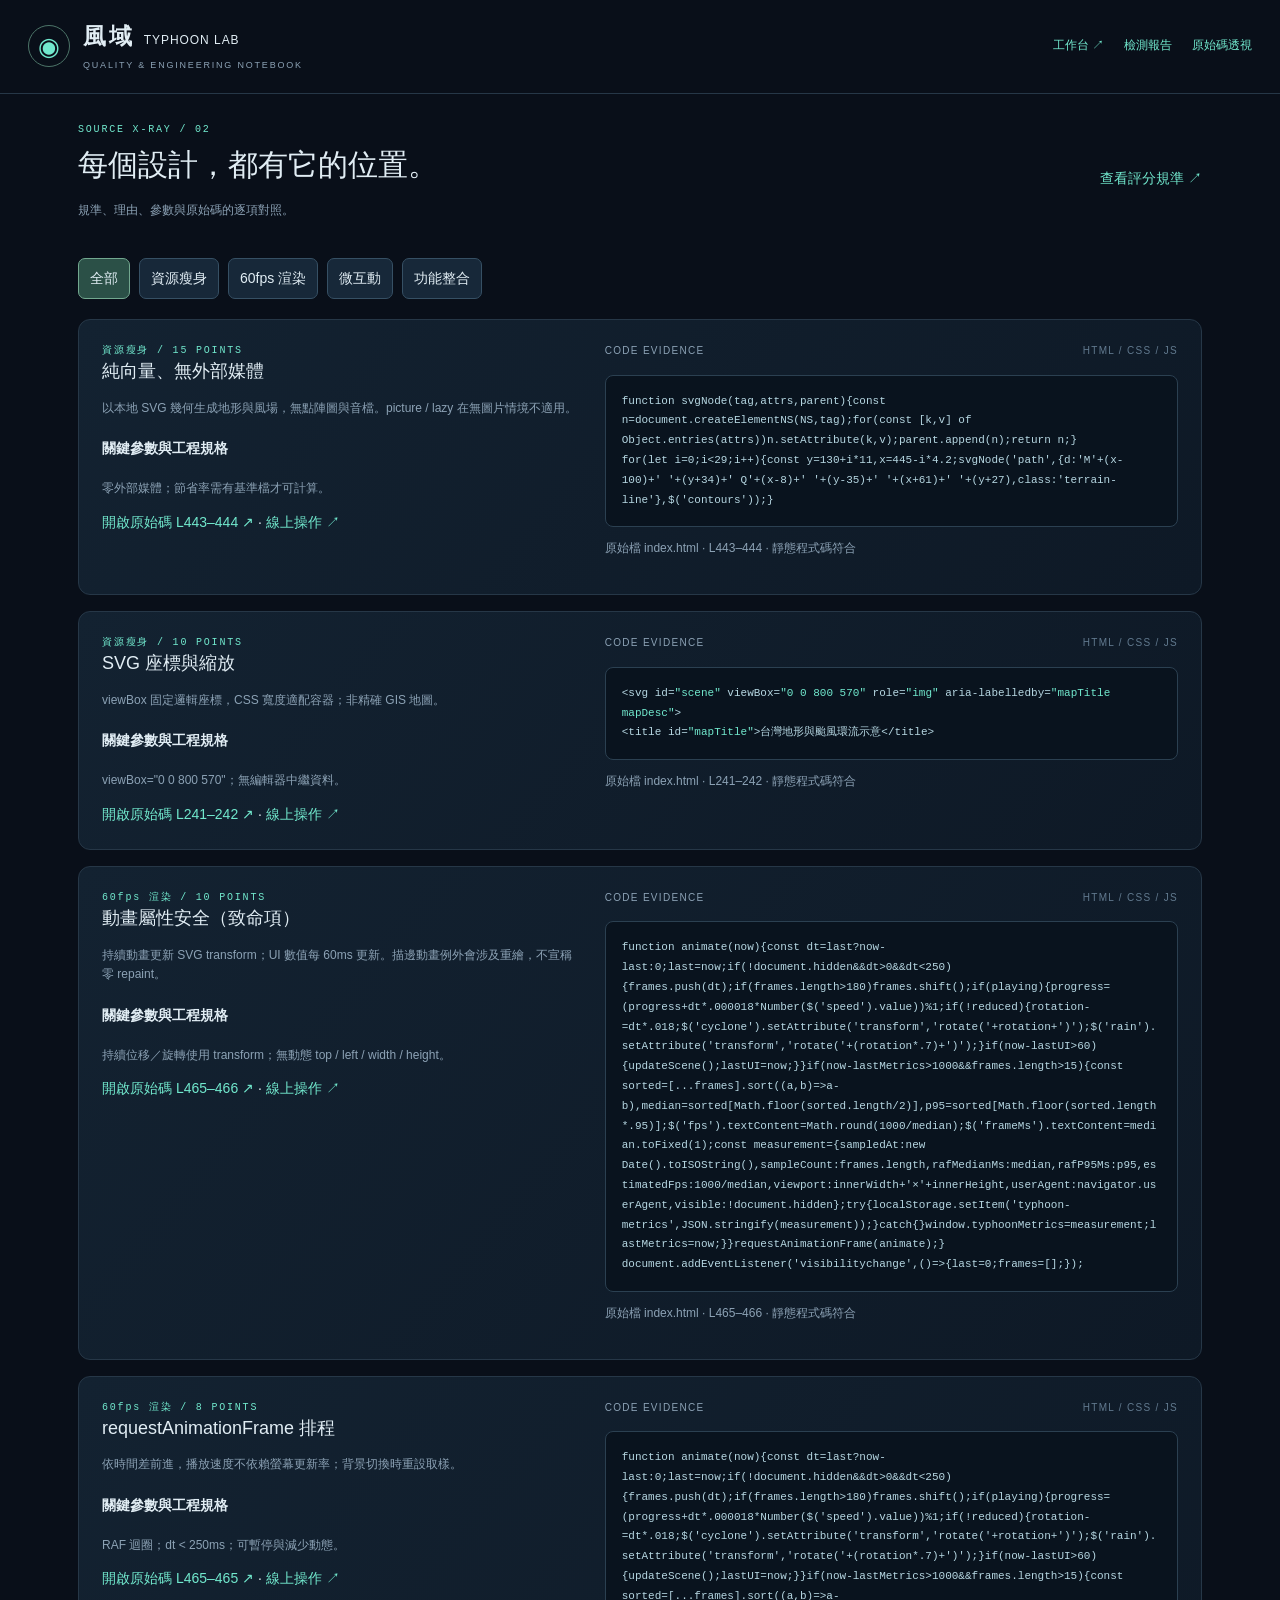
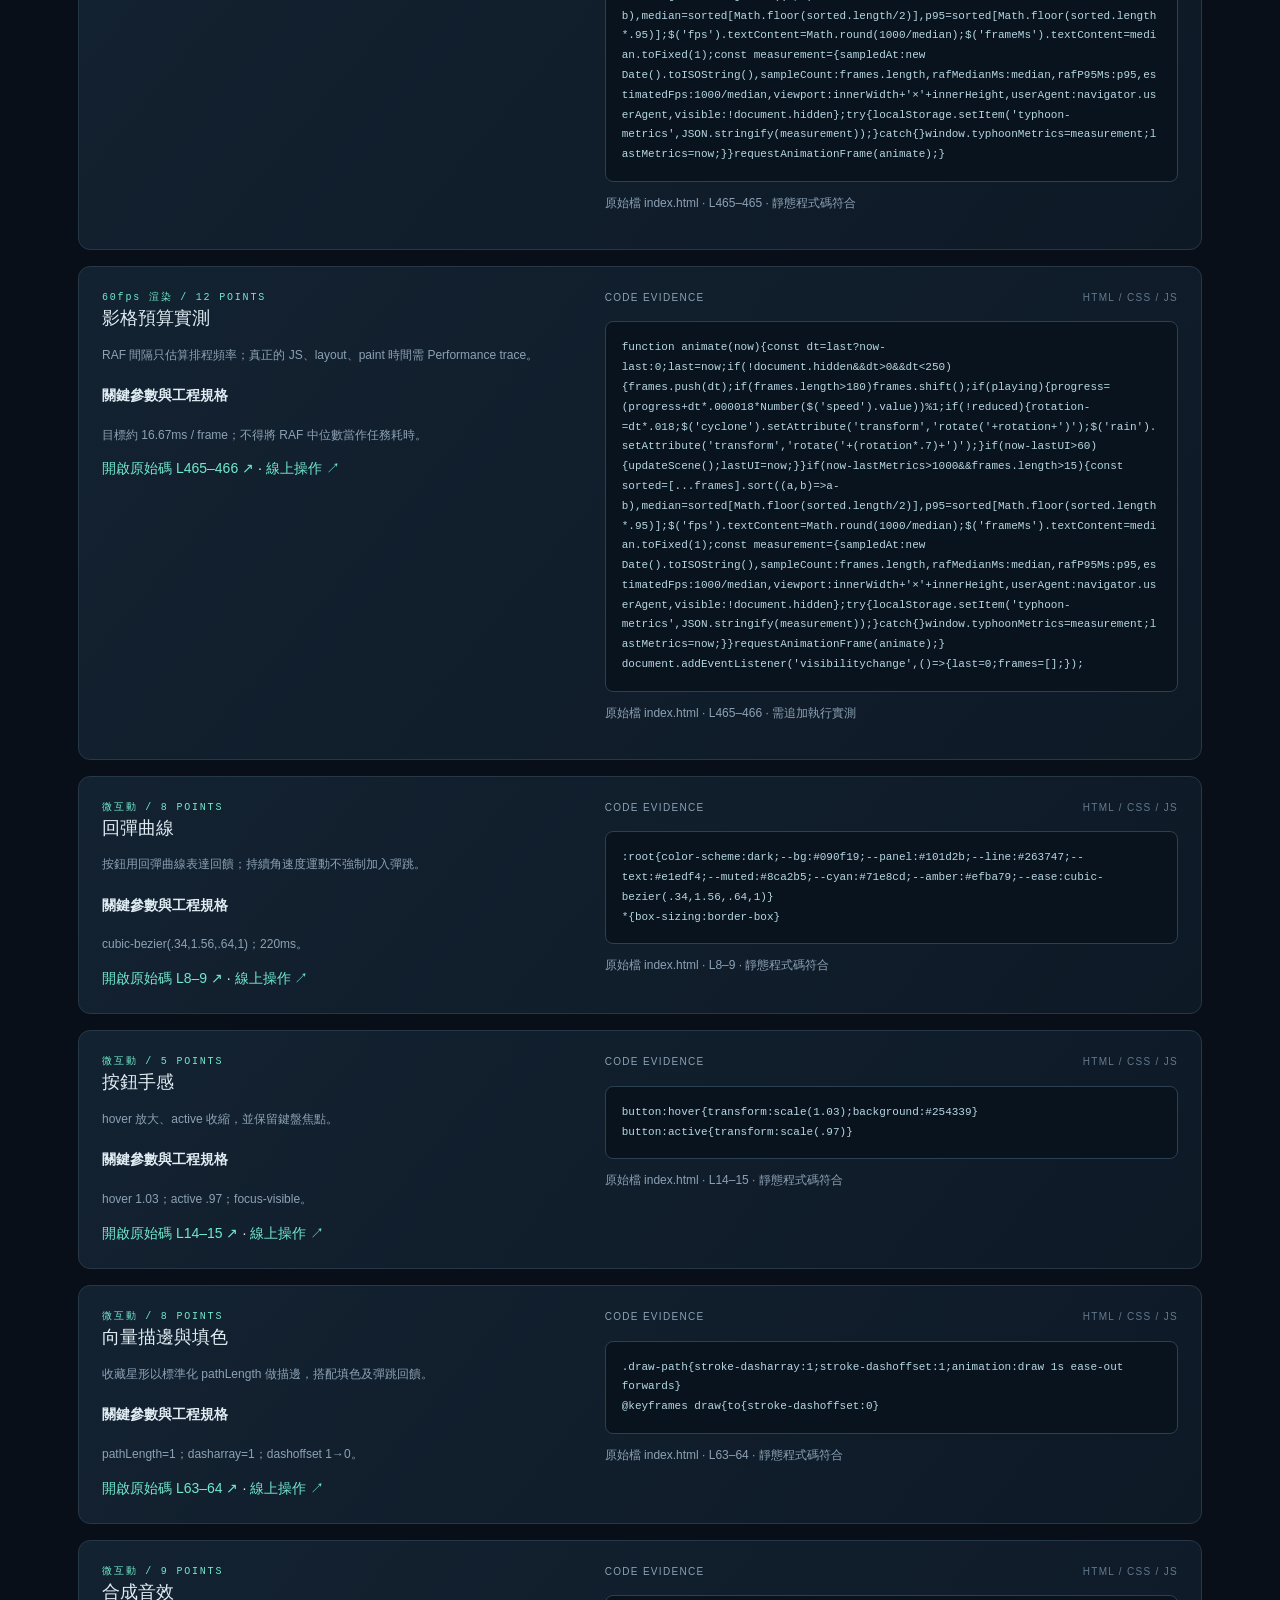
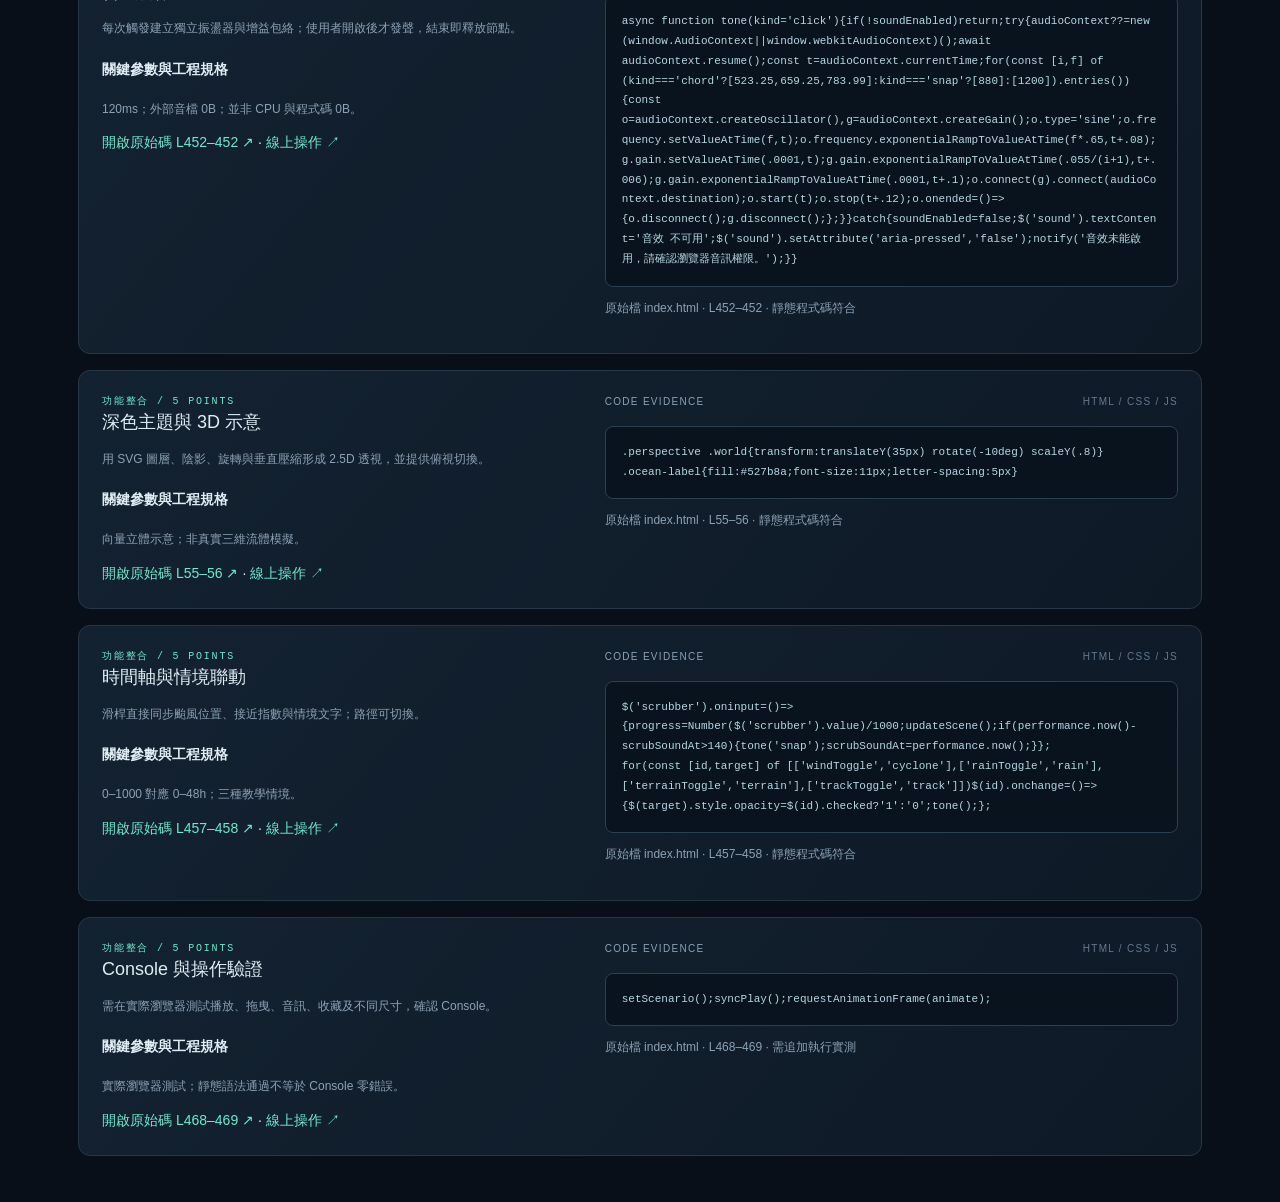
==== pointout.html @ c5cc216a "Publish typhoon interactive workbench without Markdown files" ====
<!doctype html>
<html lang="zh-Hant"><head><meta charset="utf-8"><meta name="viewport" content="width=device-width,initial-scale=1"><title>原始碼透視 · 風域</title><link rel="stylesheet" href="report.css"></head><body><header><div class="brand"><div class="logo">◉</div><div><h1>風域 <small>TYPHOON LAB</small></h1><p>QUALITY & ENGINEERING NOTEBOOK</p></div></div><nav><a href="index.html">工作台 ↗</a><a href="review.html">檢測報告</a><a href="pointout.html">原始碼透視</a></nav></header><main class="report"><div class="report-head"><div><div class="eyebrow">SOURCE X-RAY / 02</div><h2>每個設計，都有它的位置。</h2><p>規準、理由、參數與原始碼的逐項對照。</p></div><a href="review.html">查看評分規準 ↗</a></div><div class="filters" aria-label="規準篩選"><button aria-pressed="true" data-filter="全部">全部</button><button aria-pressed="false" data-filter="資源瘦身">資源瘦身</button><button aria-pressed="false" data-filter="60fps 渲染">60fps 渲染</button><button aria-pressed="false" data-filter="微互動">微互動</button><button aria-pressed="false" data-filter="功能整合">功能整合</button></div><article class="panel evidence" id="vector" data-group="資源瘦身"><div><div class="eyebrow">資源瘦身 / 15 POINTS</div><h3>純向量、無外部媒體</h3><p>以本地 SVG 幾何生成地形與風場，無點陣圖與音檔。picture / lazy 在無圖片情境不適用。</p><h4>關鍵參數與工程規格</h4><p>零外部媒體；節省率需有基準檔才可計算。</p><a href="source.html#L443">開啟原始碼 L443–444 ↗</a> · <a href="index.html" target="_blank" rel="noopener">線上操作 ↗</a></div><div><div class="section-label">CODE EVIDENCE <b>HTML / CSS / JS</b></div><pre><code>function svgNode(tag,attrs,parent){const n=document.createElementNS(NS,tag);for(const [k,v] of Object.entries(attrs))n.setAttribute(k,v);parent.append(n);return n;}
for(let i=0;i&lt;29;i++){const y=130+i*11,x=445-i*4.2;svgNode('path',{d:'M'+(x-100)+' '+(y+34)+' Q'+(x-8)+' '+(y-35)+' '+(x+61)+' '+(y+27),class:'terrain-line'},$('contours'));}</code></pre><p class="note">原始檔 index.html · L443–444 · 靜態程式碼符合</p></div></article><article class="panel evidence" id="viewbox" data-group="資源瘦身"><div><div class="eyebrow">資源瘦身 / 10 POINTS</div><h3>SVG 座標與縮放</h3><p>viewBox 固定邏輯座標，CSS 寬度適配容器；非精確 GIS 地圖。</p><h4>關鍵參數與工程規格</h4><p>viewBox=&quot;0 0 800 570&quot;；無編輯器中繼資料。</p><a href="source.html#L241">開啟原始碼 L241–242 ↗</a> · <a href="index.html" target="_blank" rel="noopener">線上操作 ↗</a></div><div><div class="section-label">CODE EVIDENCE <b>HTML / CSS / JS</b></div><pre><code>&lt;svg id=<span class="code-string">&quot;scene&quot;</span> viewBox=<span class="code-string">&quot;0 0 800 570&quot;</span> role=<span class="code-string">&quot;img&quot;</span> aria-labelledby=<span class="code-string">&quot;mapTitle mapDesc&quot;</span>&gt;
&lt;title id=<span class="code-string">&quot;mapTitle&quot;</span>&gt;台灣地形與颱風環流示意&lt;/title&gt;</code></pre><p class="note">原始檔 index.html · L241–242 · 靜態程式碼符合</p></div></article><article class="panel evidence" id="transform" data-group="60fps 渲染"><div><div class="eyebrow">60fps 渲染 / 10 POINTS</div><h3>動畫屬性安全（致命項）</h3><p>持續動畫更新 SVG transform；UI 數值每 60ms 更新。描邊動畫例外會涉及重繪，不宣稱零 repaint。</p><h4>關鍵參數與工程規格</h4><p>持續位移／旋轉使用 transform；無動態 top / left / width / height。</p><a href="source.html#L465">開啟原始碼 L465–466 ↗</a> · <a href="index.html" target="_blank" rel="noopener">線上操作 ↗</a></div><div><div class="section-label">CODE EVIDENCE <b>HTML / CSS / JS</b></div><pre><code>function animate(now){const dt=last?now-last:0;last=now;if(!document.hidden&amp;&amp;dt&gt;0&amp;&amp;dt&lt;250){frames.push(dt);if(frames.length&gt;180)frames.shift();if(playing){progress=(progress+dt*.000018*Number($('speed').value))%1;if(!reduced){rotation-=dt*.018;$('cyclone').setAttribute('transform','rotate('+rotation+')');$('rain').setAttribute('transform','rotate('+(rotation*.7)+')');}if(now-lastUI&gt;60){updateScene();lastUI=now;}}if(now-lastMetrics&gt;1000&amp;&amp;frames.length&gt;15){const sorted=[...frames].sort((a,b)=&gt;a-b),median=sorted[Math.floor(sorted.length/2)],p95=sorted[Math.floor(sorted.length*.95)];$('fps').textContent=Math.round(1000/median);$('frameMs').textContent=median.toFixed(1);const measurement={sampledAt:new Date().toISOString(),sampleCount:frames.length,rafMedianMs:median,rafP95Ms:p95,estimatedFps:1000/median,viewport:innerWidth+'×'+innerHeight,userAgent:navigator.userAgent,visible:!document.hidden};try{localStorage.setItem('typhoon-metrics',JSON.stringify(measurement));}catch{}window.typhoonMetrics=measurement;lastMetrics=now;}}requestAnimationFrame(animate);}
document.addEventListener('visibilitychange',()=&gt;{last=0;frames=[];});</code></pre><p class="note">原始檔 index.html · L465–466 · 靜態程式碼符合</p></div></article><article class="panel evidence" id="raf" data-group="60fps 渲染"><div><div class="eyebrow">60fps 渲染 / 8 POINTS</div><h3>requestAnimationFrame 排程</h3><p>依時間差前進，播放速度不依賴螢幕更新率；背景切換時重設取樣。</p><h4>關鍵參數與工程規格</h4><p>RAF 迴圈；dt &lt; 250ms；可暫停與減少動態。</p><a href="source.html#L465">開啟原始碼 L465–465 ↗</a> · <a href="index.html" target="_blank" rel="noopener">線上操作 ↗</a></div><div><div class="section-label">CODE EVIDENCE <b>HTML / CSS / JS</b></div><pre><code>function animate(now){const dt=last?now-last:0;last=now;if(!document.hidden&amp;&amp;dt&gt;0&amp;&amp;dt&lt;250){frames.push(dt);if(frames.length&gt;180)frames.shift();if(playing){progress=(progress+dt*.000018*Number($('speed').value))%1;if(!reduced){rotation-=dt*.018;$('cyclone').setAttribute('transform','rotate('+rotation+')');$('rain').setAttribute('transform','rotate('+(rotation*.7)+')');}if(now-lastUI&gt;60){updateScene();lastUI=now;}}if(now-lastMetrics&gt;1000&amp;&amp;frames.length&gt;15){const sorted=[...frames].sort((a,b)=&gt;a-b),median=sorted[Math.floor(sorted.length/2)],p95=sorted[Math.floor(sorted.length*.95)];$('fps').textContent=Math.round(1000/median);$('frameMs').textContent=median.toFixed(1);const measurement={sampledAt:new Date().toISOString(),sampleCount:frames.length,rafMedianMs:median,rafP95Ms:p95,estimatedFps:1000/median,viewport:innerWidth+'×'+innerHeight,userAgent:navigator.userAgent,visible:!document.hidden};try{localStorage.setItem('typhoon-metrics',JSON.stringify(measurement));}catch{}window.typhoonMetrics=measurement;lastMetrics=now;}}requestAnimationFrame(animate);}</code></pre><p class="note">原始檔 index.html · L465–465 · 靜態程式碼符合</p></div></article><article class="panel evidence" id="frame" data-group="60fps 渲染"><div><div class="eyebrow">60fps 渲染 / 12 POINTS</div><h3>影格預算實測</h3><p>RAF 間隔只估算排程頻率；真正的 JS、layout、paint 時間需 Performance trace。</p><h4>關鍵參數與工程規格</h4><p>目標約 16.67ms / frame；不得將 RAF 中位數當作任務耗時。</p><a href="source.html#L465">開啟原始碼 L465–466 ↗</a> · <a href="index.html" target="_blank" rel="noopener">線上操作 ↗</a></div><div><div class="section-label">CODE EVIDENCE <b>HTML / CSS / JS</b></div><pre><code>function animate(now){const dt=last?now-last:0;last=now;if(!document.hidden&amp;&amp;dt&gt;0&amp;&amp;dt&lt;250){frames.push(dt);if(frames.length&gt;180)frames.shift();if(playing){progress=(progress+dt*.000018*Number($('speed').value))%1;if(!reduced){rotation-=dt*.018;$('cyclone').setAttribute('transform','rotate('+rotation+')');$('rain').setAttribute('transform','rotate('+(rotation*.7)+')');}if(now-lastUI&gt;60){updateScene();lastUI=now;}}if(now-lastMetrics&gt;1000&amp;&amp;frames.length&gt;15){const sorted=[...frames].sort((a,b)=&gt;a-b),median=sorted[Math.floor(sorted.length/2)],p95=sorted[Math.floor(sorted.length*.95)];$('fps').textContent=Math.round(1000/median);$('frameMs').textContent=median.toFixed(1);const measurement={sampledAt:new Date().toISOString(),sampleCount:frames.length,rafMedianMs:median,rafP95Ms:p95,estimatedFps:1000/median,viewport:innerWidth+'×'+innerHeight,userAgent:navigator.userAgent,visible:!document.hidden};try{localStorage.setItem('typhoon-metrics',JSON.stringify(measurement));}catch{}window.typhoonMetrics=measurement;lastMetrics=now;}}requestAnimationFrame(animate);}
document.addEventListener('visibilitychange',()=&gt;{last=0;frames=[];});</code></pre><p class="note">原始檔 index.html · L465–466 · 需追加執行實測</p></div></article><article class="panel evidence" id="easing" data-group="微互動"><div><div class="eyebrow">微互動 / 8 POINTS</div><h3>回彈曲線</h3><p>按鈕用回彈曲線表達回饋；持續角速度運動不強制加入彈跳。</p><h4>關鍵參數與工程規格</h4><p>cubic-bezier(.34,1.56,.64,1)；220ms。</p><a href="source.html#L8">開啟原始碼 L8–9 ↗</a> · <a href="index.html" target="_blank" rel="noopener">線上操作 ↗</a></div><div><div class="section-label">CODE EVIDENCE <b>HTML / CSS / JS</b></div><pre><code>:root{color-scheme:dark;--bg:#090f19;--panel:#101d2b;--line:#263747;--text:#e1edf4;--muted:#8ca2b5;--cyan:#71e8cd;--amber:#efba79;--ease:cubic-bezier(.34,1.56,.64,1)}
*{box-sizing:border-box}</code></pre><p class="note">原始檔 index.html · L8–9 · 靜態程式碼符合</p></div></article><article class="panel evidence" id="hover" data-group="微互動"><div><div class="eyebrow">微互動 / 5 POINTS</div><h3>按鈕手感</h3><p>hover 放大、active 收縮，並保留鍵盤焦點。</p><h4>關鍵參數與工程規格</h4><p>hover 1.03；active .97；focus-visible。</p><a href="source.html#L14">開啟原始碼 L14–15 ↗</a> · <a href="index.html" target="_blank" rel="noopener">線上操作 ↗</a></div><div><div class="section-label">CODE EVIDENCE <b>HTML / CSS / JS</b></div><pre><code>button:hover{transform:scale(1.03);background:#254339}
button:active{transform:scale(.97)}</code></pre><p class="note">原始檔 index.html · L14–15 · 靜態程式碼符合</p></div></article><article class="panel evidence" id="stroke" data-group="微互動"><div><div class="eyebrow">微互動 / 8 POINTS</div><h3>向量描邊與填色</h3><p>收藏星形以標準化 pathLength 做描邊，搭配填色及彈跳回饋。</p><h4>關鍵參數與工程規格</h4><p>pathLength=1；dasharray=1；dashoffset 1→0。</p><a href="source.html#L63">開啟原始碼 L63–64 ↗</a> · <a href="index.html" target="_blank" rel="noopener">線上操作 ↗</a></div><div><div class="section-label">CODE EVIDENCE <b>HTML / CSS / JS</b></div><pre><code>.draw-path{stroke-dasharray:1;stroke-dashoffset:1;animation:draw 1s ease-out forwards}
@keyframes draw{to{stroke-dashoffset:0}</code></pre><p class="note">原始檔 index.html · L63–64 · 靜態程式碼符合</p></div></article><article class="panel evidence" id="audio" data-group="微互動"><div><div class="eyebrow">微互動 / 9 POINTS</div><h3>合成音效</h3><p>每次觸發建立獨立振盪器與增益包絡；使用者開啟後才發聲，結束即釋放節點。</p><h4>關鍵參數與工程規格</h4><p>120ms；外部音檔 0B；並非 CPU 與程式碼 0B。</p><a href="source.html#L452">開啟原始碼 L452–452 ↗</a> · <a href="index.html" target="_blank" rel="noopener">線上操作 ↗</a></div><div><div class="section-label">CODE EVIDENCE <b>HTML / CSS / JS</b></div><pre><code>async function tone(kind='click'){if(!soundEnabled)return;try{audioContext??=new (window.AudioContext||window.webkitAudioContext)();await audioContext.resume();const t=audioContext.currentTime;for(const [i,f] of (kind==='chord'?[523.25,659.25,783.99]:kind==='snap'?[880]:[1200]).entries()){const o=audioContext.createOscillator(),g=audioContext.createGain();o.type='sine';o.frequency.setValueAtTime(f,t);o.frequency.exponentialRampToValueAtTime(f*.65,t+.08);g.gain.setValueAtTime(.0001,t);g.gain.exponentialRampToValueAtTime(.055/(i+1),t+.006);g.gain.exponentialRampToValueAtTime(.0001,t+.1);o.connect(g).connect(audioContext.destination);o.start(t);o.stop(t+.12);o.onended=()=&gt;{o.disconnect();g.disconnect();};}}catch{soundEnabled=false;$('sound').textContent='音效 不可用';$('sound').setAttribute('aria-pressed','false');notify('音效未能啟用，請確認瀏覽器音訊權限。');}}</code></pre><p class="note">原始檔 index.html · L452–452 · 靜態程式碼符合</p></div></article><article class="panel evidence" id="visual" data-group="功能整合"><div><div class="eyebrow">功能整合 / 5 POINTS</div><h3>深色主題與 3D 示意</h3><p>用 SVG 圖層、陰影、旋轉與垂直壓縮形成 2.5D 透視，並提供俯視切換。</p><h4>關鍵參數與工程規格</h4><p>向量立體示意；非真實三維流體模擬。</p><a href="source.html#L55">開啟原始碼 L55–56 ↗</a> · <a href="index.html" target="_blank" rel="noopener">線上操作 ↗</a></div><div><div class="section-label">CODE EVIDENCE <b>HTML / CSS / JS</b></div><pre><code>.perspective .world{transform:translateY(35px) rotate(-10deg) scaleY(.8)}
.ocean-label{fill:#527b8a;font-size:11px;letter-spacing:5px}</code></pre><p class="note">原始檔 index.html · L55–56 · 靜態程式碼符合</p></div></article><article class="panel evidence" id="scrub" data-group="功能整合"><div><div class="eyebrow">功能整合 / 5 POINTS</div><h3>時間軸與情境聯動</h3><p>滑桿直接同步颱風位置、接近指數與情境文字；路徑可切換。</p><h4>關鍵參數與工程規格</h4><p>0–1000 對應 0–48h；三種教學情境。</p><a href="source.html#L457">開啟原始碼 L457–458 ↗</a> · <a href="index.html" target="_blank" rel="noopener">線上操作 ↗</a></div><div><div class="section-label">CODE EVIDENCE <b>HTML / CSS / JS</b></div><pre><code>$('scrubber').oninput=()=&gt;{progress=Number($('scrubber').value)/1000;updateScene();if(performance.now()-scrubSoundAt&gt;140){tone('snap');scrubSoundAt=performance.now();}};
for(const [id,target] of [['windToggle','cyclone'],['rainToggle','rain'],['terrainToggle','terrain'],['trackToggle','track']])$(id).onchange=()=&gt;{$(target).style.opacity=$(id).checked?'1':'0';tone();};</code></pre><p class="note">原始檔 index.html · L457–458 · 靜態程式碼符合</p></div></article><article class="panel evidence" id="console" data-group="功能整合"><div><div class="eyebrow">功能整合 / 5 POINTS</div><h3>Console 與操作驗證</h3><p>需在實際瀏覽器測試播放、拖曳、音訊、收藏及不同尺寸，確認 Console。</p><h4>關鍵參數與工程規格</h4><p>實際瀏覽器測試；靜態語法通過不等於 Console 零錯誤。</p><a href="source.html#L468">開啟原始碼 L468–469 ↗</a> · <a href="index.html" target="_blank" rel="noopener">線上操作 ↗</a></div><div><div class="section-label">CODE EVIDENCE <b>HTML / CSS / JS</b></div><pre><code>setScenario();syncPlay();requestAnimationFrame(animate);
</code></pre><p class="note">原始檔 index.html · L468–469 · 需追加執行實測</p></div></article></main><script>for(const b of document.querySelectorAll('[data-filter]'))b.onclick=()=>{for(const x of document.querySelectorAll('[data-filter]'))x.setAttribute('aria-pressed',String(x===b));for(const c of document.querySelectorAll('[data-group]'))c.hidden=b.dataset.filter!=='全部'&&c.dataset.group!==b.dataset.filter;};</script></body></html>
---- report.css ----
:root{color-scheme:dark;--bg:#090f19;--panel:#101d2b;--line:#263747;--text:#e1edf4;--muted:#8ca2b5;--cyan:#71e8cd;--amber:#efba79;--ease:cubic-bezier(.34,1.56,.64,1)}*{box-sizing:border-box}body{margin:0;background:var(--bg);color:var(--text);font:14px/1.65 'Segoe UI','Microsoft JhengHei',sans-serif}button,select,input{font:inherit}button,select{background:#172839;color:var(--text);border:1px solid #365064;border-radius:7px;padding:8px 11px}button{cursor:pointer;transition:transform .22s var(--ease),background .2s}button:hover{transform:scale(1.03);background:#254339}button:active{transform:scale(.97)}:focus-visible{outline:2px solid var(--cyan);outline-offset:4px}a{color:var(--cyan);text-decoration:none}a:hover{text-decoration:underline}header{padding:18px 28px;border-bottom:1px solid var(--line);display:flex;justify-content:space-between;align-items:center;gap:20px}.brand{display:flex;align-items:center;gap:13px}.logo{width:42px;height:42px;border:1px solid #4c7468;border-radius:50%;display:grid;place-items:center;font-size:25px;color:var(--cyan)}h1{font-size:23px;letter-spacing:.12em;margin:0}h1 small{font-size:12px;font-weight:400;letter-spacing:.08em}.brand p{font-size:9px;letter-spacing:.2em;color:var(--muted);margin:2px 0}nav{display:flex;gap:20px;align-items:center;font-size:12px}.badge{border:1px solid #35554b;color:var(--cyan);border-radius:20px;padding:4px 10px;font:9px Consolas,monospace}.shell{max-width:1800px;margin:auto;padding:23px 28px}.intro{display:flex;align-items:end;justify-content:space-between;margin-bottom:18px}.eyebrow{font:10px Consolas,monospace;color:var(--cyan);letter-spacing:.18em}h2{font-weight:500;font-size:26px;margin:5px 0 0}.intro p{color:var(--muted);font-size:12px;margin:0}.workspace{display:grid;grid-template-columns:215px minmax(350px,1fr) 245px;gap:16px}.panel{border:1px solid var(--line);border-radius:12px;background:linear-gradient(130deg,#132231,#0e1926)}.sidebar,.stats{padding:19px}.section-label{display:flex;justify-content:space-between;font-size:10px;letter-spacing:.13em;color:var(--muted);margin-bottom:15px}.section-label b{font-weight:400;color:#61798e}.field label{display:block;font-size:12px;margin-bottom:8px}.field select{width:100%;font-size:12px}.scenario-copy,.small{color:var(--muted);font-size:11px}.scenario-copy{min-height:55px}.divider{height:1px;background:var(--line);margin:20px 0}.toggle{display:flex;align-items:center;justify-content:space-between;margin:14px 0;font-size:12px;cursor:pointer}.toggle input{accent-color:var(--cyan);width:16px;height:16px}.dot{display:inline-block;width:6px;height:6px;background:var(--cyan);border-radius:50%;margin-right:8px}.hint{padding:11px;border-left:2px solid var(--cyan);background:#173038;color:#bad2cf;font-size:11px}.viewport{position:relative;overflow:hidden;background:radial-gradient(ellipse at center,#173e47 0%,#102737 40%,#0b1624 80%);min-height:500px}.viewport:before{content:'';position:absolute;inset:0;background-image:linear-gradient(#79b6cc09 1px,transparent 1px),linear-gradient(90deg,#79b6cc09 1px,transparent 1px);background-size:38px 38px;pointer-events:none}.canvas-head{position:absolute;top:17px;left:20px;z-index:2;font-size:12px}.canvas-head p{font:9px Consolas,monospace;color:var(--muted);margin:5px 0}.view-tools{position:absolute;right:14px;top:16px;display:flex;gap:5px;z-index:3}.view-tools button{font-size:10px;padding:5px 8px}.view-tools [aria-pressed=true]{background:#254a45;color:#b6f8e5;border-color:#588f80}#scene{position:relative;width:100%;height:500px;display:block}.world{transform-origin:400px 285px;transition:transform .7s ease-out}.perspective .world{transform:translateY(35px) rotate(-10deg) scaleY(.8)}.ocean-label{fill:#527b8a;font-size:11px;letter-spacing:5px}.map-label{fill:#d6ebe5;font-size:11px}.city{fill:#8df1d5;stroke:#12352f;stroke-width:3}.terrain-line{fill:none;stroke:#a1c8a1;stroke-width:.65;opacity:.45}.wind-path{fill:none;stroke:#99e7d6;stroke-width:1.6;stroke-linecap:round;opacity:.7}.rainband{fill:none;stroke:#7cbee8;stroke-width:19;opacity:.13}.storm-track{fill:none;stroke:var(--amber);stroke-width:1.7;stroke-dasharray:4 8}.draw-path{stroke-dasharray:1;stroke-dashoffset:1;animation:draw 1s ease-out forwards}@keyframes draw{to{stroke-dashoffset:0}}@keyframes bounce{50%{transform:scale(1.3)}100%{transform:scale(1)}}.saved svg{animation:bounce .5s var(--ease)}.canvas-bottom{position:absolute;bottom:17px;left:20px;right:20px;display:flex;justify-content:space-between;align-items:end;pointer-events:none}.legend{display:flex;gap:14px;color:#9eb9c8;font-size:9px}.legend i{width:12px;height:2px;display:inline-block;vertical-align:middle;margin-right:5px}.compass{color:#7e9fae;text-align:center;font:9px Consolas,monospace}.compass span{display:block;font-size:26px;color:#c1e9df}.metric{padding:12px 0 16px;border-bottom:1px solid var(--line)}.label{font-size:11px;color:var(--muted)}.value{font-size:35px;line-height:1.5;font-weight:300;letter-spacing:-.04em}.value small{font-size:11px;color:var(--muted);letter-spacing:0;margin-left:5px}.sub{font-size:10px;color:var(--cyan)}.amber .value{color:var(--amber)}.bar{height:3px;background:#293d48;margin-top:8px;overflow:hidden}.bar span{height:100%;background:var(--cyan);display:block;transform-origin:left}.insight h3{font-size:12px;font-weight:500;margin:16px 0 8px}.insight p{font-size:11px;color:var(--muted);margin:0}.transport{grid-column:1/-1;display:grid;grid-template-columns:180px 1fr 245px;gap:20px;align-items:center;padding:16px 20px}.play-group{display:flex;gap:12px;align-items:center}.primary{background:var(--cyan);color:#092b25;border-color:var(--cyan);font-weight:600}.primary:hover{background:#a5f3df}.time-value{font:12px Consolas,monospace;white-space:nowrap}.time-value small{display:block;font-size:8px;color:var(--muted);margin-top:5px}.timeline label{font-size:10px;color:var(--muted)}input[type=range]{width:100%;accent-color:var(--cyan);cursor:pointer}.ticks{display:flex;justify-content:space-between;font:9px Consolas,monospace;color:#7e99ac}.transport-end{display:flex;justify-content:end;gap:7px}.transport-end select{font-size:10px;max-width:90px}.bottomline{display:flex;justify-content:space-between;gap:15px;font-size:10px;color:#7c93a6;margin-top:13px}.text-button{border:0;background:none;padding:0;color:var(--muted);font-size:10px}.learning{display:grid;grid-template-columns:repeat(3,1fr);gap:22px;margin-top:24px}.learn-item{border-top:1px solid var(--line);padding:17px 0;display:flex;gap:14px}.number{color:var(--cyan);font:11px Consolas,monospace}h3{font-size:13px;font-weight:500;margin:0 0 6px}.learn-item p{font-size:11px;color:var(--muted);margin:0}.foot{display:flex;justify-content:space-between;gap:15px;font-size:10px;color:var(--muted);padding-top:10px}.toast{position:fixed;bottom:25px;left:50%;transform:translateX(-50%);padding:10px 20px;border:1px solid #68b69c;background:#23453a;border-radius:7px;z-index:20}.capture .learning,.capture .foot{display:none}@media(min-width:1600px){#scene{height:570px}.viewport{min-height:570px}.sidebar,.stats{padding:24px}.metric{padding:18px 0 23px}.scenario-copy{min-height:85px}}@media(max-width:1100px){.workspace{grid-template-columns:185px minmax(300px,1fr)}.stats{grid-column:1/-1;display:grid;grid-template-columns:repeat(4,1fr);gap:18px}.stats>.section-label{display:none}.metric{border:0;padding:0}.insight h3{margin-top:0}.transport{grid-template-columns:150px 1fr 220px}nav .badge{display:none}}@media(max-width:700px){header{padding:15px}h1{font-size:20px}h1 small{font-size:10px}nav{gap:10px;font-size:11px}nav a:last-child{display:none}.shell{padding:16px}.intro{display:block}.intro p{margin-top:7px}.workspace{display:flex;flex-direction:column}.sidebar{display:grid;grid-template-columns:1fr 1fr;gap:10px;padding:15px}.sidebar>.section-label,.sidebar>.divider,.sidebar>.hint{display:none}.layers{grid-column:2;grid-row:1}.toggle{margin:6px 0}.sidebar>.small{grid-column:1/-1;margin:0}.scenario-copy{min-height:0}.viewport{min-height:410px}#scene{height:410px}.view-tools{top:51px}.stats{grid-template-columns:repeat(3,1fr);padding:15px;gap:12px}.value{font-size:27px}.insight{grid-column:1/-1}.transport{display:flex;flex-wrap:wrap;gap:12px;padding:15px}.timeline{order:3;width:100%}.transport-end{margin-left:auto}.learning{display:block}.bottomline,.foot{flex-wrap:wrap}}@media(prefers-reduced-motion:reduce){*{animation:none!important;transition:none!important}}@media print{header,.sidebar,.transport,.foot{display:none}.workspace{display:block}.viewport{break-inside:avoid}.stats{display:flex;gap:25px}body{print-color-adjust:exact}}
.report{max-width:1180px;margin:auto;padding:30px 28px}.report-head{display:flex;justify-content:space-between;gap:20px;align-items:center;margin-bottom:25px}.report-head h2{font-size:30px}.report-head p{color:var(--muted);font-size:12px}.report-grid{display:grid;grid-template-columns:240px 1fr;gap:18px}.score{padding:22px;text-align:center}.ring{width:150px;height:150px}.report-kpis{display:grid;grid-template-columns:repeat(3,1fr);gap:15px}.kpi{padding:22px 18px}.kpi .value{font-size:29px}.section{padding:23px;margin-top:22px}.section h3{font-size:17px}table{width:100%;border-collapse:collapse;font-size:12px}th,td{text-align:left;border-bottom:1px solid var(--line);padding:13px 10px;vertical-align:top}th{color:var(--muted);font-weight:400;font-size:10px;letter-spacing:.08em}.ok{color:var(--cyan)}.pending{color:var(--amber)}.lab{display:flex;gap:15px;align-items:center;flex-wrap:wrap}.lab svg{width:28px;height:28px}.filters{display:flex;gap:9px;flex-wrap:wrap;margin:20px 0}.filters [aria-pressed=true]{background:#2b5047;border-color:#72a88f}.evidence{display:grid;grid-template-columns:1fr 1.2fr;gap:25px;padding:23px;margin:16px 0}.evidence h3{font-size:18px}.evidence p{font-size:12px;color:var(--muted)}pre{white-space:pre-wrap;overflow-wrap:anywhere;background:#09131e;border:1px solid #2b4051;border-radius:8px;padding:16px;font:11px/1.8 Consolas,monospace;color:#b6d7e2;margin:10px 0}.code-tag{color:var(--amber)}.code-string{color:var(--cyan)}.code-comment{color:#758d9f}.source-line{display:block;scroll-margin-top:20px}.source-line:target{background:#3d4630;color:#fff}.source-line a{display:inline-block;width:45px;color:#6a8a9f}.section p,.section li{font-size:12px;color:#aec0ce}.note{font-size:11px;color:var(--muted)}[hidden]{display:none!important}@media(max-width:800px){.report-grid{display:block}.report-kpis{margin-top:16px;grid-template-columns:1fr}.evidence{grid-template-columns:1fr}table{font-size:10px}td,th{padding:10px 5px}.report-head{display:block}.report{padding:20px 16px}.report-head h2{font-size:25px}}@media print{.report{padding:0}.report-grid{display:flex}.report-kpis{display:flex}.section,.evidence{break-inside:avoid}.filters,.print-button,.lab button{display:none}header{display:none}a{color:inherit}pre{font-size:9px}}
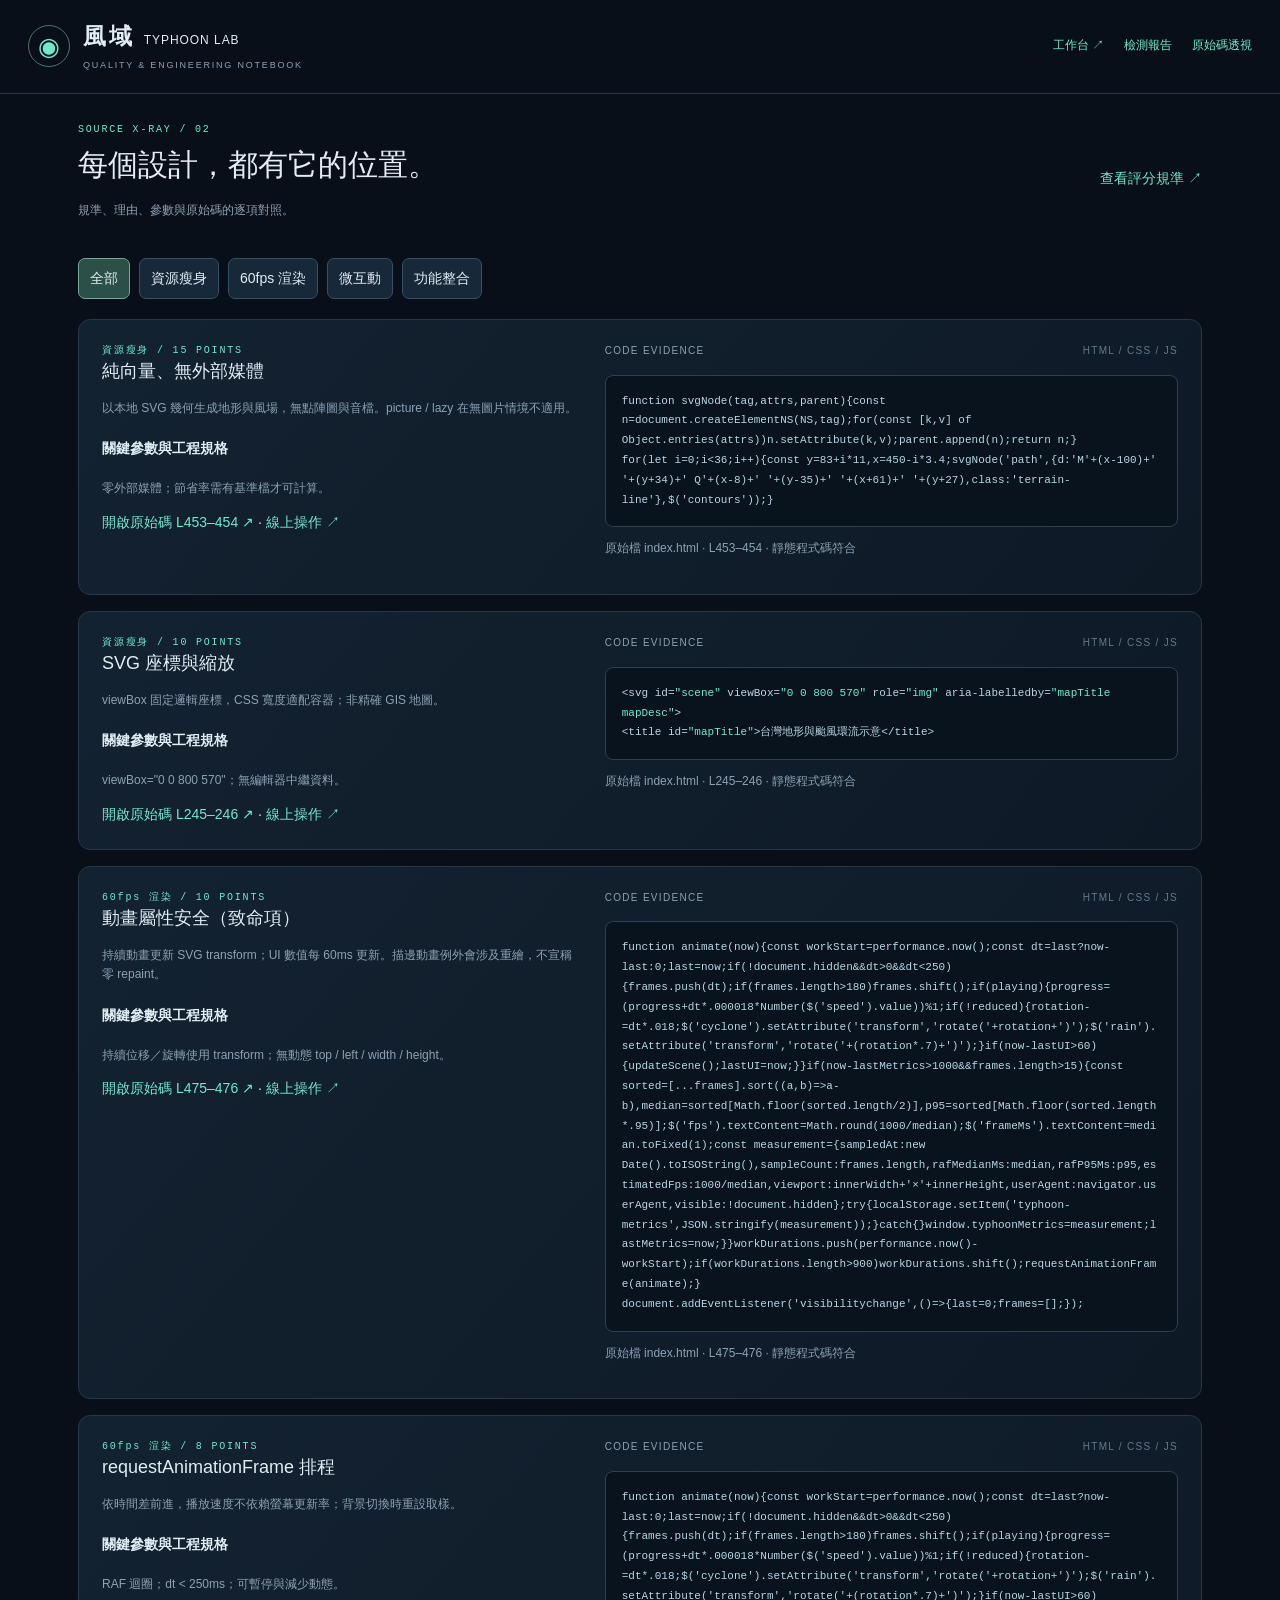
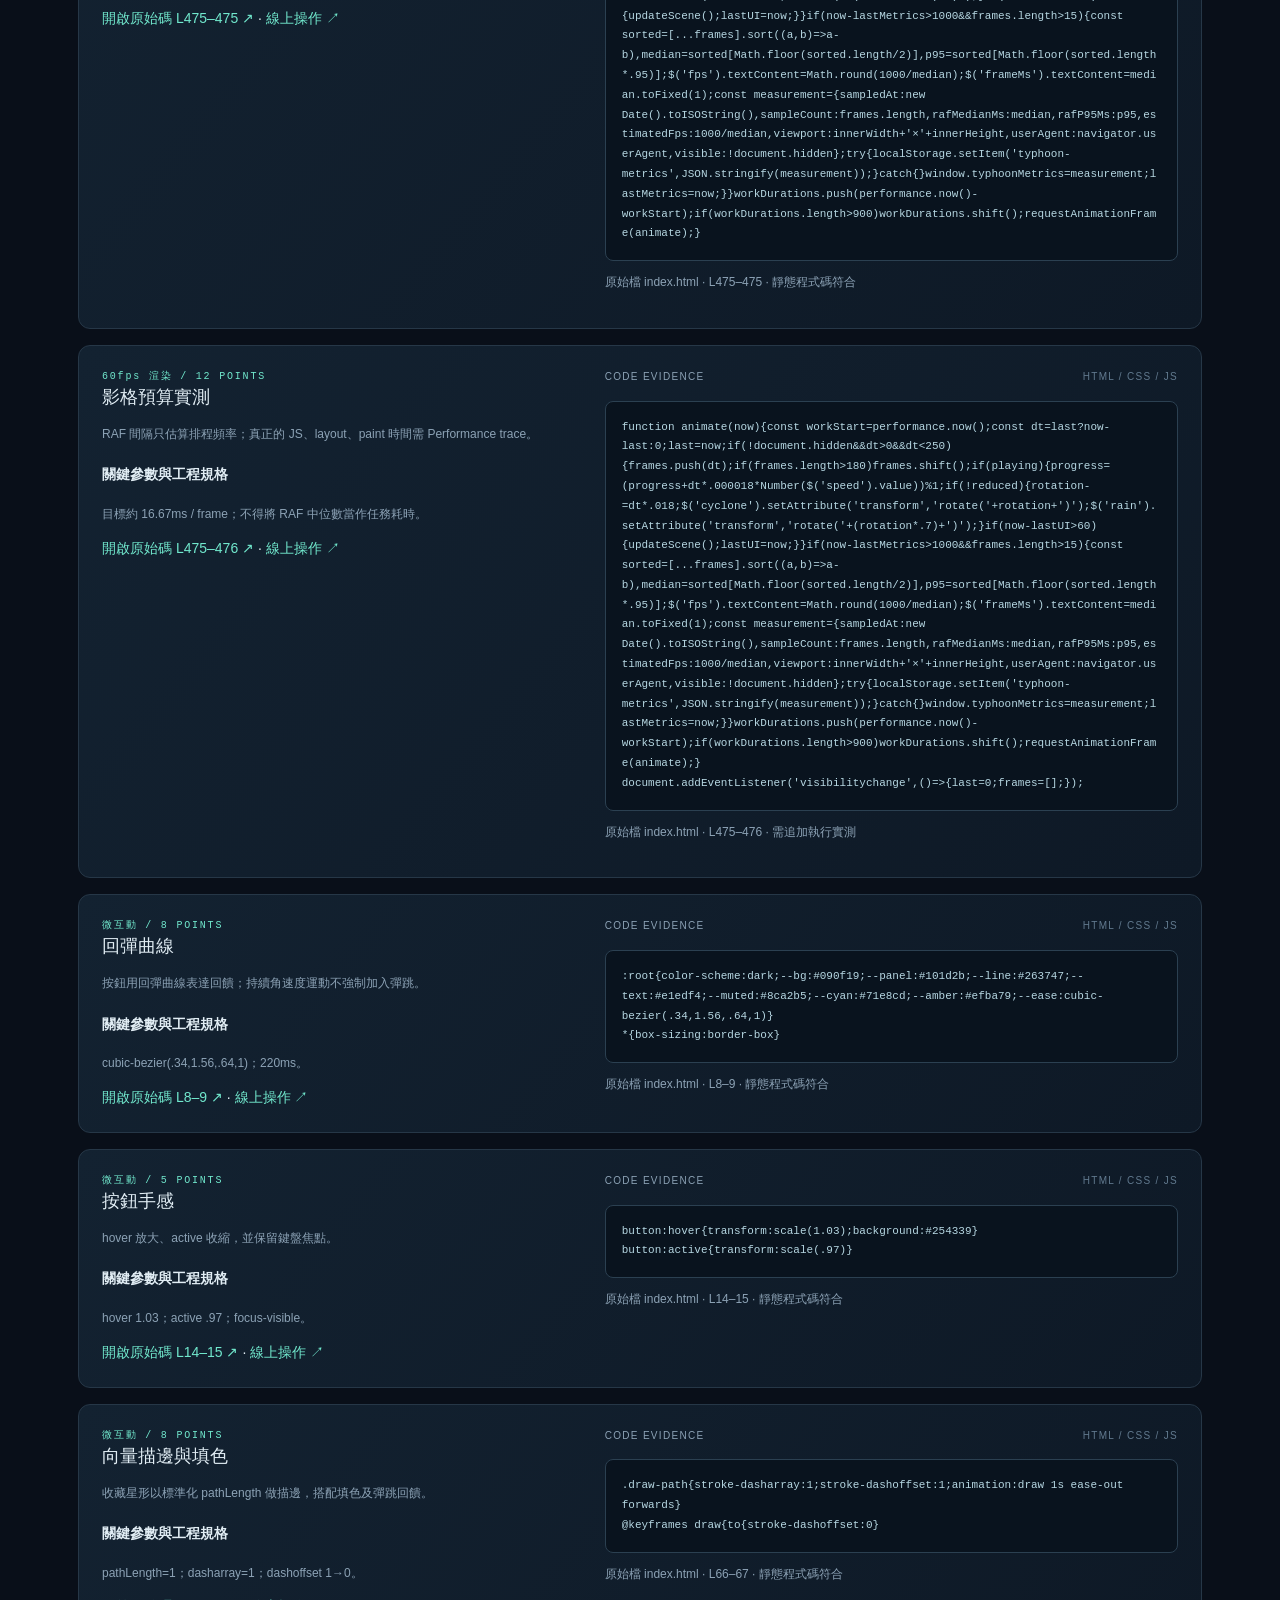
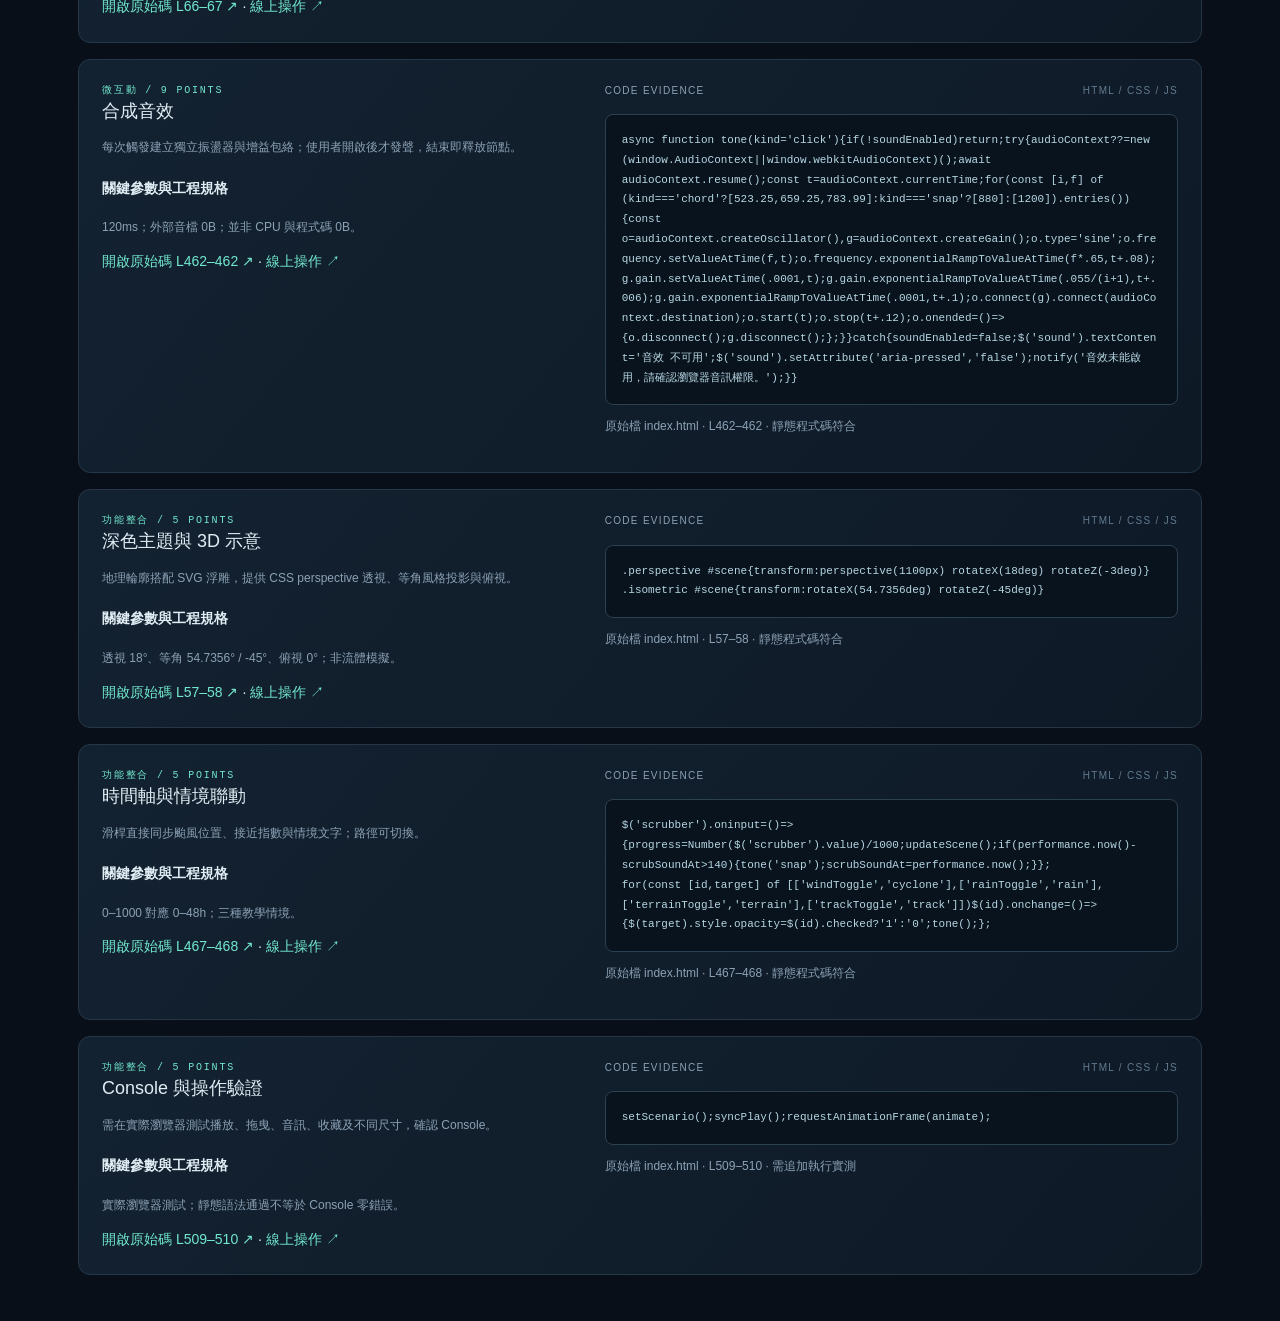
==== commit b4957032: "Refine Taiwan geographic outline and add perspective/isometric views" ====
--- a/pointout.html
+++ b/pointout.html
@@ -1,12 +1,12 @@
 <!doctype html>
-<html lang="zh-Hant"><head><meta charset="utf-8"><meta name="viewport" content="width=device-width,initial-scale=1"><title>原始碼透視 · 風域</title><link rel="stylesheet" href="report.css"></head><body><header><div class="brand"><div class="logo">◉</div><div><h1>風域 <small>TYPHOON LAB</small></h1><p>QUALITY & ENGINEERING NOTEBOOK</p></div></div><nav><a href="index.html">工作台 ↗</a><a href="review.html">檢測報告</a><a href="pointout.html">原始碼透視</a></nav></header><main class="report"><div class="report-head"><div><div class="eyebrow">SOURCE X-RAY / 02</div><h2>每個設計，都有它的位置。</h2><p>規準、理由、參數與原始碼的逐項對照。</p></div><a href="review.html">查看評分規準 ↗</a></div><div class="filters" aria-label="規準篩選"><button aria-pressed="true" data-filter="全部">全部</button><button aria-pressed="false" data-filter="資源瘦身">資源瘦身</button><button aria-pressed="false" data-filter="60fps 渲染">60fps 渲染</button><button aria-pressed="false" data-filter="微互動">微互動</button><button aria-pressed="false" data-filter="功能整合">功能整合</button></div><article class="panel evidence" id="vector" data-group="資源瘦身"><div><div class="eyebrow">資源瘦身 / 15 POINTS</div><h3>純向量、無外部媒體</h3><p>以本地 SVG 幾何生成地形與風場，無點陣圖與音檔。picture / lazy 在無圖片情境不適用。</p><h4>關鍵參數與工程規格</h4><p>零外部媒體；節省率需有基準檔才可計算。</p><a href="source.html#L443">開啟原始碼 L443–444 ↗</a> · <a href="index.html" target="_blank" rel="noopener">線上操作 ↗</a></div><div><div class="section-label">CODE EVIDENCE <b>HTML / CSS / JS</b></div><pre><code>function svgNode(tag,attrs,parent){const n=document.createElementNS(NS,tag);for(const [k,v] of Object.entries(attrs))n.setAttribute(k,v);parent.append(n);return n;}
-for(let i=0;i&lt;29;i++){const y=130+i*11,x=445-i*4.2;svgNode('path',{d:'M'+(x-100)+' '+(y+34)+' Q'+(x-8)+' '+(y-35)+' '+(x+61)+' '+(y+27),class:'terrain-line'},$('contours'));}</code></pre><p class="note">原始檔 index.html · L443–444 · 靜態程式碼符合</p></div></article><article class="panel evidence" id="viewbox" data-group="資源瘦身"><div><div class="eyebrow">資源瘦身 / 10 POINTS</div><h3>SVG 座標與縮放</h3><p>viewBox 固定邏輯座標，CSS 寬度適配容器；非精確 GIS 地圖。</p><h4>關鍵參數與工程規格</h4><p>viewBox=&quot;0 0 800 570&quot;；無編輯器中繼資料。</p><a href="source.html#L241">開啟原始碼 L241–242 ↗</a> · <a href="index.html" target="_blank" rel="noopener">線上操作 ↗</a></div><div><div class="section-label">CODE EVIDENCE <b>HTML / CSS / JS</b></div><pre><code>&lt;svg id=<span class="code-string">&quot;scene&quot;</span> viewBox=<span class="code-string">&quot;0 0 800 570&quot;</span> role=<span class="code-string">&quot;img&quot;</span> aria-labelledby=<span class="code-string">&quot;mapTitle mapDesc&quot;</span>&gt;
-&lt;title id=<span class="code-string">&quot;mapTitle&quot;</span>&gt;台灣地形與颱風環流示意&lt;/title&gt;</code></pre><p class="note">原始檔 index.html · L241–242 · 靜態程式碼符合</p></div></article><article class="panel evidence" id="transform" data-group="60fps 渲染"><div><div class="eyebrow">60fps 渲染 / 10 POINTS</div><h3>動畫屬性安全（致命項）</h3><p>持續動畫更新 SVG transform；UI 數值每 60ms 更新。描邊動畫例外會涉及重繪，不宣稱零 repaint。</p><h4>關鍵參數與工程規格</h4><p>持續位移／旋轉使用 transform；無動態 top / left / width / height。</p><a href="source.html#L465">開啟原始碼 L465–466 ↗</a> · <a href="index.html" target="_blank" rel="noopener">線上操作 ↗</a></div><div><div class="section-label">CODE EVIDENCE <b>HTML / CSS / JS</b></div><pre><code>function animate(now){const dt=last?now-last:0;last=now;if(!document.hidden&amp;&amp;dt&gt;0&amp;&amp;dt&lt;250){frames.push(dt);if(frames.length&gt;180)frames.shift();if(playing){progress=(progress+dt*.000018*Number($('speed').value))%1;if(!reduced){rotation-=dt*.018;$('cyclone').setAttribute('transform','rotate('+rotation+')');$('rain').setAttribute('transform','rotate('+(rotation*.7)+')');}if(now-lastUI&gt;60){updateScene();lastUI=now;}}if(now-lastMetrics&gt;1000&amp;&amp;frames.length&gt;15){const sorted=[...frames].sort((a,b)=&gt;a-b),median=sorted[Math.floor(sorted.length/2)],p95=sorted[Math.floor(sorted.length*.95)];$('fps').textContent=Math.round(1000/median);$('frameMs').textContent=median.toFixed(1);const measurement={sampledAt:new Date().toISOString(),sampleCount:frames.length,rafMedianMs:median,rafP95Ms:p95,estimatedFps:1000/median,viewport:innerWidth+'×'+innerHeight,userAgent:navigator.userAgent,visible:!document.hidden};try{localStorage.setItem('typhoon-metrics',JSON.stringify(measurement));}catch{}window.typhoonMetrics=measurement;lastMetrics=now;}}requestAnimationFrame(animate);}
-document.addEventListener('visibilitychange',()=&gt;{last=0;frames=[];});</code></pre><p class="note">原始檔 index.html · L465–466 · 靜態程式碼符合</p></div></article><article class="panel evidence" id="raf" data-group="60fps 渲染"><div><div class="eyebrow">60fps 渲染 / 8 POINTS</div><h3>requestAnimationFrame 排程</h3><p>依時間差前進，播放速度不依賴螢幕更新率；背景切換時重設取樣。</p><h4>關鍵參數與工程規格</h4><p>RAF 迴圈；dt &lt; 250ms；可暫停與減少動態。</p><a href="source.html#L465">開啟原始碼 L465–465 ↗</a> · <a href="index.html" target="_blank" rel="noopener">線上操作 ↗</a></div><div><div class="section-label">CODE EVIDENCE <b>HTML / CSS / JS</b></div><pre><code>function animate(now){const dt=last?now-last:0;last=now;if(!document.hidden&amp;&amp;dt&gt;0&amp;&amp;dt&lt;250){frames.push(dt);if(frames.length&gt;180)frames.shift();if(playing){progress=(progress+dt*.000018*Number($('speed').value))%1;if(!reduced){rotation-=dt*.018;$('cyclone').setAttribute('transform','rotate('+rotation+')');$('rain').setAttribute('transform','rotate('+(rotation*.7)+')');}if(now-lastUI&gt;60){updateScene();lastUI=now;}}if(now-lastMetrics&gt;1000&amp;&amp;frames.length&gt;15){const sorted=[...frames].sort((a,b)=&gt;a-b),median=sorted[Math.floor(sorted.length/2)],p95=sorted[Math.floor(sorted.length*.95)];$('fps').textContent=Math.round(1000/median);$('frameMs').textContent=median.toFixed(1);const measurement={sampledAt:new Date().toISOString(),sampleCount:frames.length,rafMedianMs:median,rafP95Ms:p95,estimatedFps:1000/median,viewport:innerWidth+'×'+innerHeight,userAgent:navigator.userAgent,visible:!document.hidden};try{localStorage.setItem('typhoon-metrics',JSON.stringify(measurement));}catch{}window.typhoonMetrics=measurement;lastMetrics=now;}}requestAnimationFrame(animate);}</code></pre><p class="note">原始檔 index.html · L465–465 · 靜態程式碼符合</p></div></article><article class="panel evidence" id="frame" data-group="60fps 渲染"><div><div class="eyebrow">60fps 渲染 / 12 POINTS</div><h3>影格預算實測</h3><p>RAF 間隔只估算排程頻率；真正的 JS、layout、paint 時間需 Performance trace。</p><h4>關鍵參數與工程規格</h4><p>目標約 16.67ms / frame；不得將 RAF 中位數當作任務耗時。</p><a href="source.html#L465">開啟原始碼 L465–466 ↗</a> · <a href="index.html" target="_blank" rel="noopener">線上操作 ↗</a></div><div><div class="section-label">CODE EVIDENCE <b>HTML / CSS / JS</b></div><pre><code>function animate(now){const dt=last?now-last:0;last=now;if(!document.hidden&amp;&amp;dt&gt;0&amp;&amp;dt&lt;250){frames.push(dt);if(frames.length&gt;180)frames.shift();if(playing){progress=(progress+dt*.000018*Number($('speed').value))%1;if(!reduced){rotation-=dt*.018;$('cyclone').setAttribute('transform','rotate('+rotation+')');$('rain').setAttribute('transform','rotate('+(rotation*.7)+')');}if(now-lastUI&gt;60){updateScene();lastUI=now;}}if(now-lastMetrics&gt;1000&amp;&amp;frames.length&gt;15){const sorted=[...frames].sort((a,b)=&gt;a-b),median=sorted[Math.floor(sorted.length/2)],p95=sorted[Math.floor(sorted.length*.95)];$('fps').textContent=Math.round(1000/median);$('frameMs').textContent=median.toFixed(1);const measurement={sampledAt:new Date().toISOString(),sampleCount:frames.length,rafMedianMs:median,rafP95Ms:p95,estimatedFps:1000/median,viewport:innerWidth+'×'+innerHeight,userAgent:navigator.userAgent,visible:!document.hidden};try{localStorage.setItem('typhoon-metrics',JSON.stringify(measurement));}catch{}window.typhoonMetrics=measurement;lastMetrics=now;}}requestAnimationFrame(animate);}
-document.addEventListener('visibilitychange',()=&gt;{last=0;frames=[];});</code></pre><p class="note">原始檔 index.html · L465–466 · 需追加執行實測</p></div></article><article class="panel evidence" id="easing" data-group="微互動"><div><div class="eyebrow">微互動 / 8 POINTS</div><h3>回彈曲線</h3><p>按鈕用回彈曲線表達回饋；持續角速度運動不強制加入彈跳。</p><h4>關鍵參數與工程規格</h4><p>cubic-bezier(.34,1.56,.64,1)；220ms。</p><a href="source.html#L8">開啟原始碼 L8–9 ↗</a> · <a href="index.html" target="_blank" rel="noopener">線上操作 ↗</a></div><div><div class="section-label">CODE EVIDENCE <b>HTML / CSS / JS</b></div><pre><code>:root{color-scheme:dark;--bg:#090f19;--panel:#101d2b;--line:#263747;--text:#e1edf4;--muted:#8ca2b5;--cyan:#71e8cd;--amber:#efba79;--ease:cubic-bezier(.34,1.56,.64,1)}
+<html lang="zh-Hant"><head><meta charset="utf-8"><meta name="viewport" content="width=device-width,initial-scale=1"><title>原始碼透視 · 風域</title><link rel="stylesheet" href="report.css"></head><body><header><div class="brand"><div class="logo">◉</div><div><h1>風域 <small>TYPHOON LAB</small></h1><p>QUALITY & ENGINEERING NOTEBOOK</p></div></div><nav><a href="index.html">工作台 ↗</a><a href="review.html">檢測報告</a><a href="pointout.html">原始碼透視</a></nav></header><main class="report"><div class="report-head"><div><div class="eyebrow">SOURCE X-RAY / 02</div><h2>每個設計，都有它的位置。</h2><p>規準、理由、參數與原始碼的逐項對照。</p></div><a href="review.html">查看評分規準 ↗</a></div><div class="filters" aria-label="規準篩選"><button aria-pressed="true" data-filter="全部">全部</button><button aria-pressed="false" data-filter="資源瘦身">資源瘦身</button><button aria-pressed="false" data-filter="60fps 渲染">60fps 渲染</button><button aria-pressed="false" data-filter="微互動">微互動</button><button aria-pressed="false" data-filter="功能整合">功能整合</button></div><article class="panel evidence" id="vector" data-group="資源瘦身"><div><div class="eyebrow">資源瘦身 / 15 POINTS</div><h3>純向量、無外部媒體</h3><p>以本地 SVG 幾何生成地形與風場，無點陣圖與音檔。picture / lazy 在無圖片情境不適用。</p><h4>關鍵參數與工程規格</h4><p>零外部媒體；節省率需有基準檔才可計算。</p><a href="source.html#L453">開啟原始碼 L453–454 ↗</a> · <a href="index.html" target="_blank" rel="noopener">線上操作 ↗</a></div><div><div class="section-label">CODE EVIDENCE <b>HTML / CSS / JS</b></div><pre><code>function svgNode(tag,attrs,parent){const n=document.createElementNS(NS,tag);for(const [k,v] of Object.entries(attrs))n.setAttribute(k,v);parent.append(n);return n;}
+for(let i=0;i&lt;36;i++){const y=83+i*11,x=450-i*3.4;svgNode('path',{d:'M'+(x-100)+' '+(y+34)+' Q'+(x-8)+' '+(y-35)+' '+(x+61)+' '+(y+27),class:'terrain-line'},$('contours'));}</code></pre><p class="note">原始檔 index.html · L453–454 · 靜態程式碼符合</p></div></article><article class="panel evidence" id="viewbox" data-group="資源瘦身"><div><div class="eyebrow">資源瘦身 / 10 POINTS</div><h3>SVG 座標與縮放</h3><p>viewBox 固定邏輯座標，CSS 寬度適配容器；非精確 GIS 地圖。</p><h4>關鍵參數與工程規格</h4><p>viewBox=&quot;0 0 800 570&quot;；無編輯器中繼資料。</p><a href="source.html#L245">開啟原始碼 L245–246 ↗</a> · <a href="index.html" target="_blank" rel="noopener">線上操作 ↗</a></div><div><div class="section-label">CODE EVIDENCE <b>HTML / CSS / JS</b></div><pre><code>&lt;svg id=<span class="code-string">&quot;scene&quot;</span> viewBox=<span class="code-string">&quot;0 0 800 570&quot;</span> role=<span class="code-string">&quot;img&quot;</span> aria-labelledby=<span class="code-string">&quot;mapTitle mapDesc&quot;</span>&gt;
+&lt;title id=<span class="code-string">&quot;mapTitle&quot;</span>&gt;台灣地形與颱風環流示意&lt;/title&gt;</code></pre><p class="note">原始檔 index.html · L245–246 · 靜態程式碼符合</p></div></article><article class="panel evidence" id="transform" data-group="60fps 渲染"><div><div class="eyebrow">60fps 渲染 / 10 POINTS</div><h3>動畫屬性安全（致命項）</h3><p>持續動畫更新 SVG transform；UI 數值每 60ms 更新。描邊動畫例外會涉及重繪，不宣稱零 repaint。</p><h4>關鍵參數與工程規格</h4><p>持續位移／旋轉使用 transform；無動態 top / left / width / height。</p><a href="source.html#L475">開啟原始碼 L475–476 ↗</a> · <a href="index.html" target="_blank" rel="noopener">線上操作 ↗</a></div><div><div class="section-label">CODE EVIDENCE <b>HTML / CSS / JS</b></div><pre><code>function animate(now){const workStart=performance.now();const dt=last?now-last:0;last=now;if(!document.hidden&amp;&amp;dt&gt;0&amp;&amp;dt&lt;250){frames.push(dt);if(frames.length&gt;180)frames.shift();if(playing){progress=(progress+dt*.000018*Number($('speed').value))%1;if(!reduced){rotation-=dt*.018;$('cyclone').setAttribute('transform','rotate('+rotation+')');$('rain').setAttribute('transform','rotate('+(rotation*.7)+')');}if(now-lastUI&gt;60){updateScene();lastUI=now;}}if(now-lastMetrics&gt;1000&amp;&amp;frames.length&gt;15){const sorted=[...frames].sort((a,b)=&gt;a-b),median=sorted[Math.floor(sorted.length/2)],p95=sorted[Math.floor(sorted.length*.95)];$('fps').textContent=Math.round(1000/median);$('frameMs').textContent=median.toFixed(1);const measurement={sampledAt:new Date().toISOString(),sampleCount:frames.length,rafMedianMs:median,rafP95Ms:p95,estimatedFps:1000/median,viewport:innerWidth+'×'+innerHeight,userAgent:navigator.userAgent,visible:!document.hidden};try{localStorage.setItem('typhoon-metrics',JSON.stringify(measurement));}catch{}window.typhoonMetrics=measurement;lastMetrics=now;}}workDurations.push(performance.now()-workStart);if(workDurations.length&gt;900)workDurations.shift();requestAnimationFrame(animate);}
+document.addEventListener('visibilitychange',()=&gt;{last=0;frames=[];});</code></pre><p class="note">原始檔 index.html · L475–476 · 靜態程式碼符合</p></div></article><article class="panel evidence" id="raf" data-group="60fps 渲染"><div><div class="eyebrow">60fps 渲染 / 8 POINTS</div><h3>requestAnimationFrame 排程</h3><p>依時間差前進，播放速度不依賴螢幕更新率；背景切換時重設取樣。</p><h4>關鍵參數與工程規格</h4><p>RAF 迴圈；dt &lt; 250ms；可暫停與減少動態。</p><a href="source.html#L475">開啟原始碼 L475–475 ↗</a> · <a href="index.html" target="_blank" rel="noopener">線上操作 ↗</a></div><div><div class="section-label">CODE EVIDENCE <b>HTML / CSS / JS</b></div><pre><code>function animate(now){const workStart=performance.now();const dt=last?now-last:0;last=now;if(!document.hidden&amp;&amp;dt&gt;0&amp;&amp;dt&lt;250){frames.push(dt);if(frames.length&gt;180)frames.shift();if(playing){progress=(progress+dt*.000018*Number($('speed').value))%1;if(!reduced){rotation-=dt*.018;$('cyclone').setAttribute('transform','rotate('+rotation+')');$('rain').setAttribute('transform','rotate('+(rotation*.7)+')');}if(now-lastUI&gt;60){updateScene();lastUI=now;}}if(now-lastMetrics&gt;1000&amp;&amp;frames.length&gt;15){const sorted=[...frames].sort((a,b)=&gt;a-b),median=sorted[Math.floor(sorted.length/2)],p95=sorted[Math.floor(sorted.length*.95)];$('fps').textContent=Math.round(1000/median);$('frameMs').textContent=median.toFixed(1);const measurement={sampledAt:new Date().toISOString(),sampleCount:frames.length,rafMedianMs:median,rafP95Ms:p95,estimatedFps:1000/median,viewport:innerWidth+'×'+innerHeight,userAgent:navigator.userAgent,visible:!document.hidden};try{localStorage.setItem('typhoon-metrics',JSON.stringify(measurement));}catch{}window.typhoonMetrics=measurement;lastMetrics=now;}}workDurations.push(performance.now()-workStart);if(workDurations.length&gt;900)workDurations.shift();requestAnimationFrame(animate);}</code></pre><p class="note">原始檔 index.html · L475–475 · 靜態程式碼符合</p></div></article><article class="panel evidence" id="frame" data-group="60fps 渲染"><div><div class="eyebrow">60fps 渲染 / 12 POINTS</div><h3>影格預算實測</h3><p>RAF 間隔只估算排程頻率；真正的 JS、layout、paint 時間需 Performance trace。</p><h4>關鍵參數與工程規格</h4><p>目標約 16.67ms / frame；不得將 RAF 中位數當作任務耗時。</p><a href="source.html#L475">開啟原始碼 L475–476 ↗</a> · <a href="index.html" target="_blank" rel="noopener">線上操作 ↗</a></div><div><div class="section-label">CODE EVIDENCE <b>HTML / CSS / JS</b></div><pre><code>function animate(now){const workStart=performance.now();const dt=last?now-last:0;last=now;if(!document.hidden&amp;&amp;dt&gt;0&amp;&amp;dt&lt;250){frames.push(dt);if(frames.length&gt;180)frames.shift();if(playing){progress=(progress+dt*.000018*Number($('speed').value))%1;if(!reduced){rotation-=dt*.018;$('cyclone').setAttribute('transform','rotate('+rotation+')');$('rain').setAttribute('transform','rotate('+(rotation*.7)+')');}if(now-lastUI&gt;60){updateScene();lastUI=now;}}if(now-lastMetrics&gt;1000&amp;&amp;frames.length&gt;15){const sorted=[...frames].sort((a,b)=&gt;a-b),median=sorted[Math.floor(sorted.length/2)],p95=sorted[Math.floor(sorted.length*.95)];$('fps').textContent=Math.round(1000/median);$('frameMs').textContent=median.toFixed(1);const measurement={sampledAt:new Date().toISOString(),sampleCount:frames.length,rafMedianMs:median,rafP95Ms:p95,estimatedFps:1000/median,viewport:innerWidth+'×'+innerHeight,userAgent:navigator.userAgent,visible:!document.hidden};try{localStorage.setItem('typhoon-metrics',JSON.stringify(measurement));}catch{}window.typhoonMetrics=measurement;lastMetrics=now;}}workDurations.push(performance.now()-workStart);if(workDurations.length&gt;900)workDurations.shift();requestAnimationFrame(animate);}
+document.addEventListener('visibilitychange',()=&gt;{last=0;frames=[];});</code></pre><p class="note">原始檔 index.html · L475–476 · 需追加執行實測</p></div></article><article class="panel evidence" id="easing" data-group="微互動"><div><div class="eyebrow">微互動 / 8 POINTS</div><h3>回彈曲線</h3><p>按鈕用回彈曲線表達回饋；持續角速度運動不強制加入彈跳。</p><h4>關鍵參數與工程規格</h4><p>cubic-bezier(.34,1.56,.64,1)；220ms。</p><a href="source.html#L8">開啟原始碼 L8–9 ↗</a> · <a href="index.html" target="_blank" rel="noopener">線上操作 ↗</a></div><div><div class="section-label">CODE EVIDENCE <b>HTML / CSS / JS</b></div><pre><code>:root{color-scheme:dark;--bg:#090f19;--panel:#101d2b;--line:#263747;--text:#e1edf4;--muted:#8ca2b5;--cyan:#71e8cd;--amber:#efba79;--ease:cubic-bezier(.34,1.56,.64,1)}
 *{box-sizing:border-box}</code></pre><p class="note">原始檔 index.html · L8–9 · 靜態程式碼符合</p></div></article><article class="panel evidence" id="hover" data-group="微互動"><div><div class="eyebrow">微互動 / 5 POINTS</div><h3>按鈕手感</h3><p>hover 放大、active 收縮，並保留鍵盤焦點。</p><h4>關鍵參數與工程規格</h4><p>hover 1.03；active .97；focus-visible。</p><a href="source.html#L14">開啟原始碼 L14–15 ↗</a> · <a href="index.html" target="_blank" rel="noopener">線上操作 ↗</a></div><div><div class="section-label">CODE EVIDENCE <b>HTML / CSS / JS</b></div><pre><code>button:hover{transform:scale(1.03);background:#254339}
-button:active{transform:scale(.97)}</code></pre><p class="note">原始檔 index.html · L14–15 · 靜態程式碼符合</p></div></article><article class="panel evidence" id="stroke" data-group="微互動"><div><div class="eyebrow">微互動 / 8 POINTS</div><h3>向量描邊與填色</h3><p>收藏星形以標準化 pathLength 做描邊，搭配填色及彈跳回饋。</p><h4>關鍵參數與工程規格</h4><p>pathLength=1；dasharray=1；dashoffset 1→0。</p><a href="source.html#L63">開啟原始碼 L63–64 ↗</a> · <a href="index.html" target="_blank" rel="noopener">線上操作 ↗</a></div><div><div class="section-label">CODE EVIDENCE <b>HTML / CSS / JS</b></div><pre><code>.draw-path{stroke-dasharray:1;stroke-dashoffset:1;animation:draw 1s ease-out forwards}
-@keyframes draw{to{stroke-dashoffset:0}</code></pre><p class="note">原始檔 index.html · L63–64 · 靜態程式碼符合</p></div></article><article class="panel evidence" id="audio" data-group="微互動"><div><div class="eyebrow">微互動 / 9 POINTS</div><h3>合成音效</h3><p>每次觸發建立獨立振盪器與增益包絡；使用者開啟後才發聲，結束即釋放節點。</p><h4>關鍵參數與工程規格</h4><p>120ms；外部音檔 0B；並非 CPU 與程式碼 0B。</p><a href="source.html#L452">開啟原始碼 L452–452 ↗</a> · <a href="index.html" target="_blank" rel="noopener">線上操作 ↗</a></div><div><div class="section-label">CODE EVIDENCE <b>HTML / CSS / JS</b></div><pre><code>async function tone(kind='click'){if(!soundEnabled)return;try{audioContext??=new (window.AudioContext||window.webkitAudioContext)();await audioContext.resume();const t=audioContext.currentTime;for(const [i,f] of (kind==='chord'?[523.25,659.25,783.99]:kind==='snap'?[880]:[1200]).entries()){const o=audioContext.createOscillator(),g=audioContext.createGain();o.type='sine';o.frequency.setValueAtTime(f,t);o.frequency.exponentialRampToValueAtTime(f*.65,t+.08);g.gain.setValueAtTime(.0001,t);g.gain.exponentialRampToValueAtTime(.055/(i+1),t+.006);g.gain.exponentialRampToValueAtTime(.0001,t+.1);o.connect(g).connect(audioContext.destination);o.start(t);o.stop(t+.12);o.onended=()=&gt;{o.disconnect();g.disconnect();};}}catch{soundEnabled=false;$('sound').textContent='音效 不可用';$('sound').setAttribute('aria-pressed','false');notify('音效未能啟用，請確認瀏覽器音訊權限。');}}</code></pre><p class="note">原始檔 index.html · L452–452 · 靜態程式碼符合</p></div></article><article class="panel evidence" id="visual" data-group="功能整合"><div><div class="eyebrow">功能整合 / 5 POINTS</div><h3>深色主題與 3D 示意</h3><p>用 SVG 圖層、陰影、旋轉與垂直壓縮形成 2.5D 透視，並提供俯視切換。</p><h4>關鍵參數與工程規格</h4><p>向量立體示意；非真實三維流體模擬。</p><a href="source.html#L55">開啟原始碼 L55–56 ↗</a> · <a href="index.html" target="_blank" rel="noopener">線上操作 ↗</a></div><div><div class="section-label">CODE EVIDENCE <b>HTML / CSS / JS</b></div><pre><code>.perspective .world{transform:translateY(35px) rotate(-10deg) scaleY(.8)}
-.ocean-label{fill:#527b8a;font-size:11px;letter-spacing:5px}</code></pre><p class="note">原始檔 index.html · L55–56 · 靜態程式碼符合</p></div></article><article class="panel evidence" id="scrub" data-group="功能整合"><div><div class="eyebrow">功能整合 / 5 POINTS</div><h3>時間軸與情境聯動</h3><p>滑桿直接同步颱風位置、接近指數與情境文字；路徑可切換。</p><h4>關鍵參數與工程規格</h4><p>0–1000 對應 0–48h；三種教學情境。</p><a href="source.html#L457">開啟原始碼 L457–458 ↗</a> · <a href="index.html" target="_blank" rel="noopener">線上操作 ↗</a></div><div><div class="section-label">CODE EVIDENCE <b>HTML / CSS / JS</b></div><pre><code>$('scrubber').oninput=()=&gt;{progress=Number($('scrubber').value)/1000;updateScene();if(performance.now()-scrubSoundAt&gt;140){tone('snap');scrubSoundAt=performance.now();}};
-for(const [id,target] of [['windToggle','cyclone'],['rainToggle','rain'],['terrainToggle','terrain'],['trackToggle','track']])$(id).onchange=()=&gt;{$(target).style.opacity=$(id).checked?'1':'0';tone();};</code></pre><p class="note">原始檔 index.html · L457–458 · 靜態程式碼符合</p></div></article><article class="panel evidence" id="console" data-group="功能整合"><div><div class="eyebrow">功能整合 / 5 POINTS</div><h3>Console 與操作驗證</h3><p>需在實際瀏覽器測試播放、拖曳、音訊、收藏及不同尺寸，確認 Console。</p><h4>關鍵參數與工程規格</h4><p>實際瀏覽器測試；靜態語法通過不等於 Console 零錯誤。</p><a href="source.html#L468">開啟原始碼 L468–469 ↗</a> · <a href="index.html" target="_blank" rel="noopener">線上操作 ↗</a></div><div><div class="section-label">CODE EVIDENCE <b>HTML / CSS / JS</b></div><pre><code>setScenario();syncPlay();requestAnimationFrame(animate);
-</code></pre><p class="note">原始檔 index.html · L468–469 · 需追加執行實測</p></div></article></main><script>for(const b of document.querySelectorAll('[data-filter]'))b.onclick=()=>{for(const x of document.querySelectorAll('[data-filter]'))x.setAttribute('aria-pressed',String(x===b));for(const c of document.querySelectorAll('[data-group]'))c.hidden=b.dataset.filter!=='全部'&&c.dataset.group!==b.dataset.filter;};</script></body></html>+button:active{transform:scale(.97)}</code></pre><p class="note">原始檔 index.html · L14–15 · 靜態程式碼符合</p></div></article><article class="panel evidence" id="stroke" data-group="微互動"><div><div class="eyebrow">微互動 / 8 POINTS</div><h3>向量描邊與填色</h3><p>收藏星形以標準化 pathLength 做描邊，搭配填色及彈跳回饋。</p><h4>關鍵參數與工程規格</h4><p>pathLength=1；dasharray=1；dashoffset 1→0。</p><a href="source.html#L66">開啟原始碼 L66–67 ↗</a> · <a href="index.html" target="_blank" rel="noopener">線上操作 ↗</a></div><div><div class="section-label">CODE EVIDENCE <b>HTML / CSS / JS</b></div><pre><code>.draw-path{stroke-dasharray:1;stroke-dashoffset:1;animation:draw 1s ease-out forwards}
+@keyframes draw{to{stroke-dashoffset:0}</code></pre><p class="note">原始檔 index.html · L66–67 · 靜態程式碼符合</p></div></article><article class="panel evidence" id="audio" data-group="微互動"><div><div class="eyebrow">微互動 / 9 POINTS</div><h3>合成音效</h3><p>每次觸發建立獨立振盪器與增益包絡；使用者開啟後才發聲，結束即釋放節點。</p><h4>關鍵參數與工程規格</h4><p>120ms；外部音檔 0B；並非 CPU 與程式碼 0B。</p><a href="source.html#L462">開啟原始碼 L462–462 ↗</a> · <a href="index.html" target="_blank" rel="noopener">線上操作 ↗</a></div><div><div class="section-label">CODE EVIDENCE <b>HTML / CSS / JS</b></div><pre><code>async function tone(kind='click'){if(!soundEnabled)return;try{audioContext??=new (window.AudioContext||window.webkitAudioContext)();await audioContext.resume();const t=audioContext.currentTime;for(const [i,f] of (kind==='chord'?[523.25,659.25,783.99]:kind==='snap'?[880]:[1200]).entries()){const o=audioContext.createOscillator(),g=audioContext.createGain();o.type='sine';o.frequency.setValueAtTime(f,t);o.frequency.exponentialRampToValueAtTime(f*.65,t+.08);g.gain.setValueAtTime(.0001,t);g.gain.exponentialRampToValueAtTime(.055/(i+1),t+.006);g.gain.exponentialRampToValueAtTime(.0001,t+.1);o.connect(g).connect(audioContext.destination);o.start(t);o.stop(t+.12);o.onended=()=&gt;{o.disconnect();g.disconnect();};}}catch{soundEnabled=false;$('sound').textContent='音效 不可用';$('sound').setAttribute('aria-pressed','false');notify('音效未能啟用，請確認瀏覽器音訊權限。');}}</code></pre><p class="note">原始檔 index.html · L462–462 · 靜態程式碼符合</p></div></article><article class="panel evidence" id="visual" data-group="功能整合"><div><div class="eyebrow">功能整合 / 5 POINTS</div><h3>深色主題與 3D 示意</h3><p>地理輪廓搭配 SVG 浮雕，提供 CSS perspective 透視、等角風格投影與俯視。</p><h4>關鍵參數與工程規格</h4><p>透視 18°、等角 54.7356° / -45°、俯視 0°；非流體模擬。</p><a href="source.html#L57">開啟原始碼 L57–58 ↗</a> · <a href="index.html" target="_blank" rel="noopener">線上操作 ↗</a></div><div><div class="section-label">CODE EVIDENCE <b>HTML / CSS / JS</b></div><pre><code>.perspective #scene{transform:perspective(1100px) rotateX(18deg) rotateZ(-3deg)}
+.isometric #scene{transform:rotateX(54.7356deg) rotateZ(-45deg)}</code></pre><p class="note">原始檔 index.html · L57–58 · 靜態程式碼符合</p></div></article><article class="panel evidence" id="scrub" data-group="功能整合"><div><div class="eyebrow">功能整合 / 5 POINTS</div><h3>時間軸與情境聯動</h3><p>滑桿直接同步颱風位置、接近指數與情境文字；路徑可切換。</p><h4>關鍵參數與工程規格</h4><p>0–1000 對應 0–48h；三種教學情境。</p><a href="source.html#L467">開啟原始碼 L467–468 ↗</a> · <a href="index.html" target="_blank" rel="noopener">線上操作 ↗</a></div><div><div class="section-label">CODE EVIDENCE <b>HTML / CSS / JS</b></div><pre><code>$('scrubber').oninput=()=&gt;{progress=Number($('scrubber').value)/1000;updateScene();if(performance.now()-scrubSoundAt&gt;140){tone('snap');scrubSoundAt=performance.now();}};
+for(const [id,target] of [['windToggle','cyclone'],['rainToggle','rain'],['terrainToggle','terrain'],['trackToggle','track']])$(id).onchange=()=&gt;{$(target).style.opacity=$(id).checked?'1':'0';tone();};</code></pre><p class="note">原始檔 index.html · L467–468 · 靜態程式碼符合</p></div></article><article class="panel evidence" id="console" data-group="功能整合"><div><div class="eyebrow">功能整合 / 5 POINTS</div><h3>Console 與操作驗證</h3><p>需在實際瀏覽器測試播放、拖曳、音訊、收藏及不同尺寸，確認 Console。</p><h4>關鍵參數與工程規格</h4><p>實際瀏覽器測試；靜態語法通過不等於 Console 零錯誤。</p><a href="source.html#L509">開啟原始碼 L509–510 ↗</a> · <a href="index.html" target="_blank" rel="noopener">線上操作 ↗</a></div><div><div class="section-label">CODE EVIDENCE <b>HTML / CSS / JS</b></div><pre><code>setScenario();syncPlay();requestAnimationFrame(animate);
+</code></pre><p class="note">原始檔 index.html · L509–510 · 需追加執行實測</p></div></article></main><script>for(const b of document.querySelectorAll('[data-filter]'))b.onclick=()=>{for(const x of document.querySelectorAll('[data-filter]'))x.setAttribute('aria-pressed',String(x===b));for(const c of document.querySelectorAll('[data-group]'))c.hidden=b.dataset.filter!=='全部'&&c.dataset.group!==b.dataset.filter;};</script></body></html>
